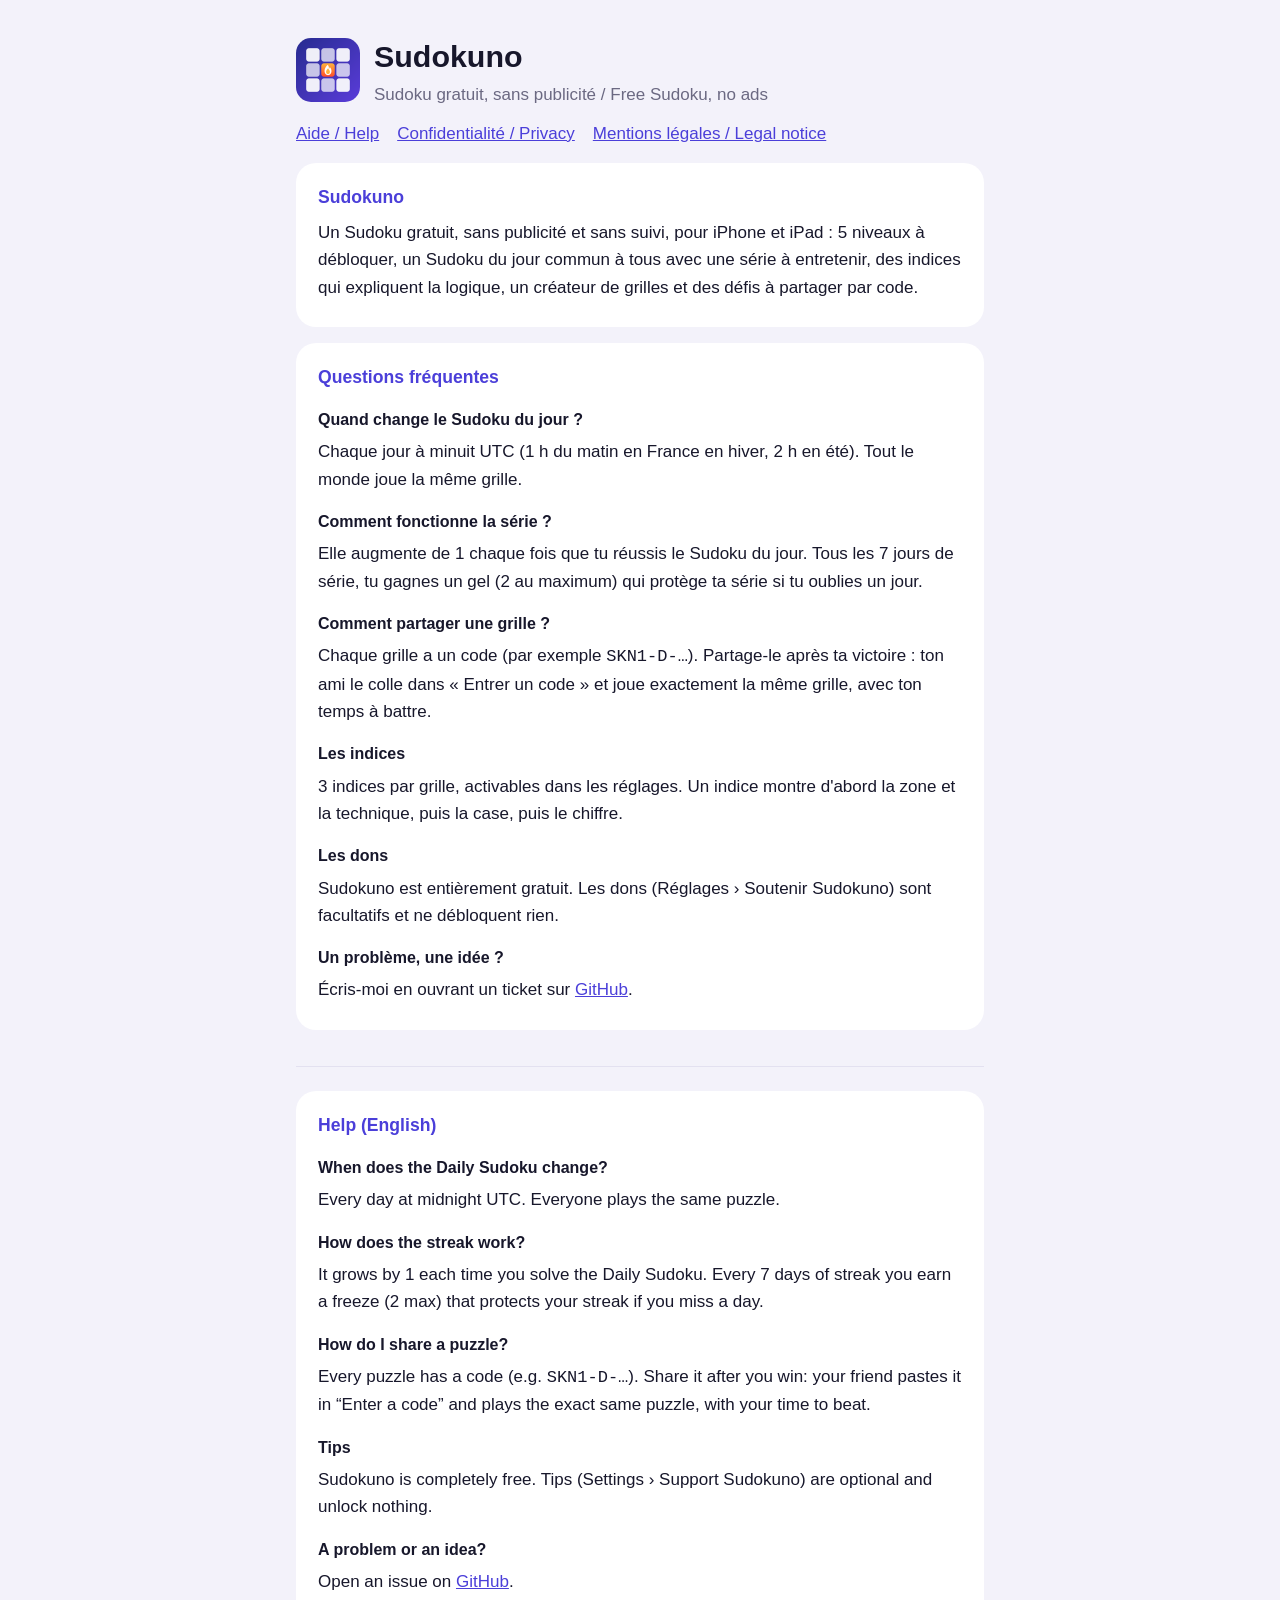
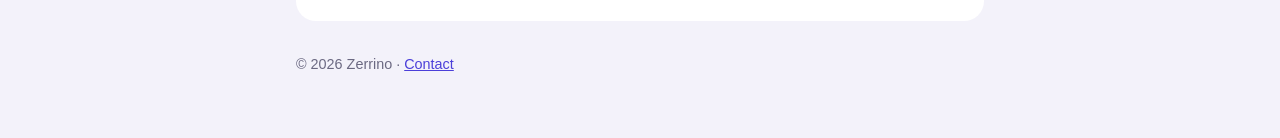
==== site/index.html @ 115084db "Sudokuno 1.0 : app Sudoku iOS/iPadOS prête pour l'App Store - Moteur SudokuKit : solveur, générateur" ====
<!doctype html>
<html lang="fr">
<head>
<meta charset="utf-8">
<meta name="viewport" content="width=device-width, initial-scale=1">
<title>Sudokuno · Aide</title>
<link rel="icon" href="icon.png">
<link rel="stylesheet" href="style.css">
</head>
<body>
<main>
<header><img src="icon.png" alt=""><div><h1>Sudokuno</h1><div class="muted">Sudoku gratuit, sans publicité / Free Sudoku, no ads</div></div></header>
<nav><a href="./">Aide / Help</a><a href="privacy.html">Confidentialité / Privacy</a><a href="legal.html">Mentions légales / Legal notice</a></nav>
<section>
  <h2>Sudokuno</h2>
  <p>Un Sudoku gratuit, sans publicité et sans suivi, pour iPhone et iPad : 5 niveaux à débloquer, un Sudoku du jour commun à tous avec une série à entretenir, des indices qui expliquent la logique, un créateur de grilles et des défis à partager par code.</p>
</section>
<section>
  <h2>Questions fréquentes</h2>
  <h3>Quand change le Sudoku du jour ?</h3>
  <p>Chaque jour à minuit UTC (1 h du matin en France en hiver, 2 h en été). Tout le monde joue la même grille.</p>
  <h3>Comment fonctionne la série ?</h3>
  <p>Elle augmente de 1 chaque fois que tu réussis le Sudoku du jour. Tous les 7 jours de série, tu gagnes un gel (2 au maximum) qui protège ta série si tu oublies un jour.</p>
  <h3>Comment partager une grille ?</h3>
  <p>Chaque grille a un code (par exemple <code>SKN1-D-…</code>). Partage-le après ta victoire : ton ami le colle dans « Entrer un code » et joue exactement la même grille, avec ton temps à battre.</p>
  <h3>Les indices</h3>
  <p>3 indices par grille, activables dans les réglages. Un indice montre d'abord la zone et la technique, puis la case, puis le chiffre.</p>
  <h3>Les dons</h3>
  <p>Sudokuno est entièrement gratuit. Les dons (Réglages › Soutenir Sudokuno) sont facultatifs et ne débloquent rien.</p>
  <h3>Un problème, une idée ?</h3>
  <p>Écris-moi en ouvrant un ticket sur <a href="https://github.com/Zerrino/sudokuno/issues">GitHub</a>.</p>
</section>
<div class="lang" lang="en">
<section>
  <h2>Help (English)</h2>
  <h3>When does the Daily Sudoku change?</h3>
  <p>Every day at midnight UTC. Everyone plays the same puzzle.</p>
  <h3>How does the streak work?</h3>
  <p>It grows by 1 each time you solve the Daily Sudoku. Every 7 days of streak you earn a freeze (2 max) that protects your streak if you miss a day.</p>
  <h3>How do I share a puzzle?</h3>
  <p>Every puzzle has a code (e.g. <code>SKN1-D-…</code>). Share it after you win: your friend pastes it in “Enter a code” and plays the exact same puzzle, with your time to beat.</p>
  <h3>Tips</h3>
  <p>Sudokuno is completely free. Tips (Settings › Support Sudokuno) are optional and unlock nothing.</p>
  <h3>A problem or an idea?</h3>
  <p>Open an issue on <a href="https://github.com/Zerrino/sudokuno/issues">GitHub</a>.</p>
</section>
</div>
<footer class="muted">© 2026 Zerrino · <a href="https://github.com/Zerrino/sudokuno/issues">Contact</a></footer>
</main>
</body>
</html>
---- site/style.css ----
:root { color-scheme: light dark; --bg: #f3f2fa; --fg: #17172b; --muted: #6b6982; --card: #fff; --accent: #4b3fd9; --line: #e3e1f0; }
@media (prefers-color-scheme: dark) { :root { --bg: #0f0f17; --fg: #edecfa; --muted: #9c9ab5; --card: #1b1a27; --accent: #a49dff; --line: #2c2b3d; } }
* { box-sizing: border-box; }
body { margin: 0; background: var(--bg); color: var(--fg); font: 17px/1.6 -apple-system, BlinkMacSystemFont, "Segoe UI", Roboto, sans-serif; }
main { max-width: 720px; margin: 0 auto; padding: 32px 16px 64px; }
header { display: flex; align-items: center; gap: 14px; margin-bottom: 8px; }
header img { width: 64px; height: 64px; border-radius: 15px; }
h1 { margin: 0; font-size: 1.9rem; }
h2 { font-size: 1.1rem; margin: 0 0 8px; color: var(--accent); }
h3 { font-size: 1rem; margin: 16px 0 4px; }
section { background: var(--card); border-radius: 20px; padding: 20px 22px; margin-top: 16px; }
p, li { margin: 6px 0; }
.muted { color: var(--muted); }
nav { display: flex; flex-wrap: wrap; gap: 8px 18px; margin: 12px 0 0; }
a { color: var(--accent); }
.lang { margin-top: 36px; padding-top: 8px; border-top: 1px solid var(--line); }
footer { margin-top: 32px; font-size: 0.9rem; }
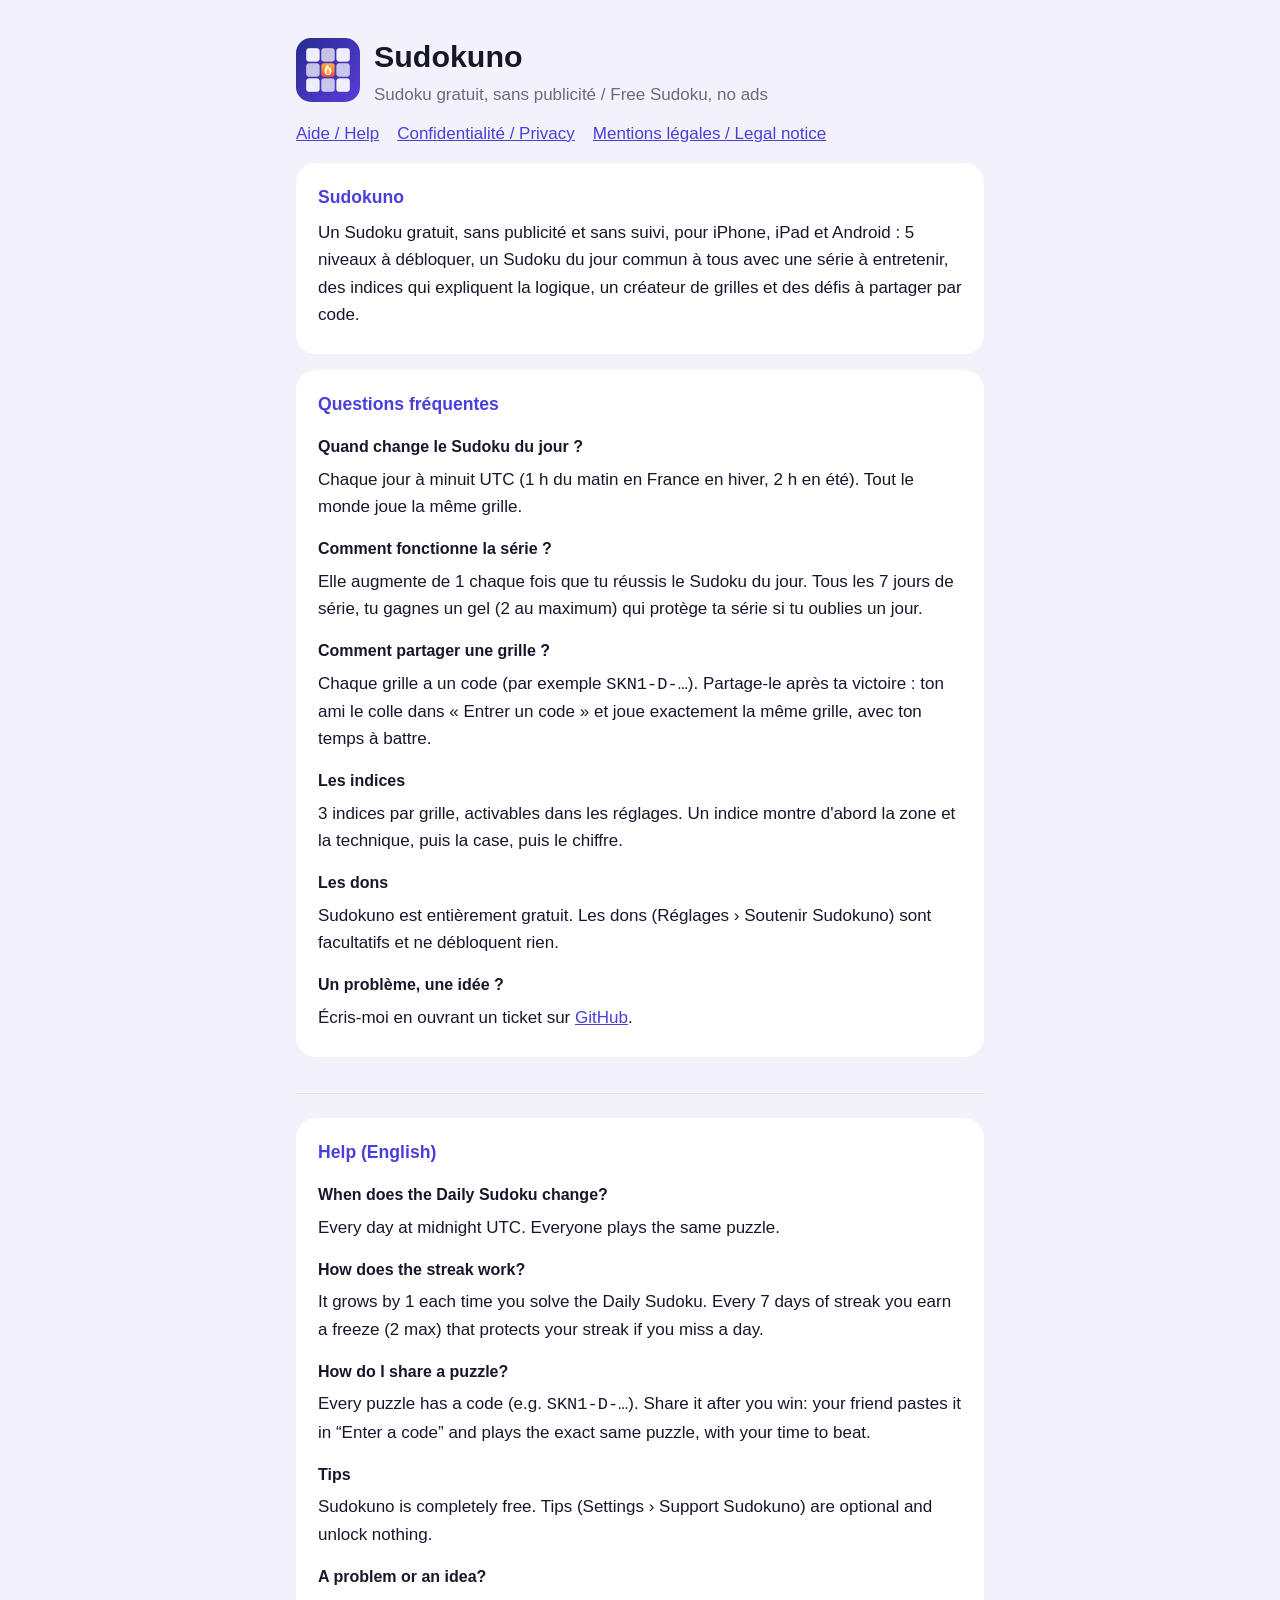
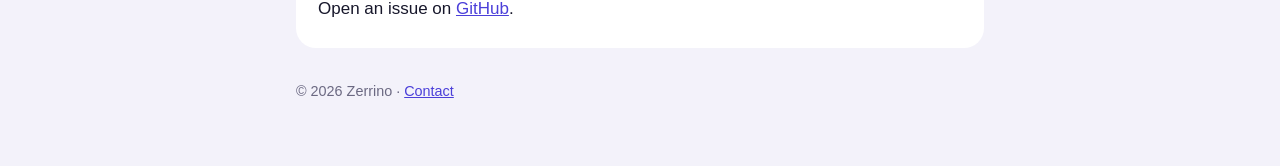
==== commit 380d8113: "Portage Android et réorganisation du dépôt (ios/ + android/) - Projet iOS déplacé dans ios/ ; site/ " ====
--- a/site/index.html
+++ b/site/index.html
@@ -13,7 +13,7 @@
 <nav><a href="./">Aide / Help</a><a href="privacy.html">Confidentialité / Privacy</a><a href="legal.html">Mentions légales / Legal notice</a></nav>
 <section>
   <h2>Sudokuno</h2>
-  <p>Un Sudoku gratuit, sans publicité et sans suivi, pour iPhone et iPad : 5 niveaux à débloquer, un Sudoku du jour commun à tous avec une série à entretenir, des indices qui expliquent la logique, un créateur de grilles et des défis à partager par code.</p>
+  <p>Un Sudoku gratuit, sans publicité et sans suivi, pour iPhone, iPad et Android : 5 niveaux à débloquer, un Sudoku du jour commun à tous avec une série à entretenir, des indices qui expliquent la logique, un créateur de grilles et des défis à partager par code.</p>
 </section>
 <section>
   <h2>Questions fréquentes</h2>
